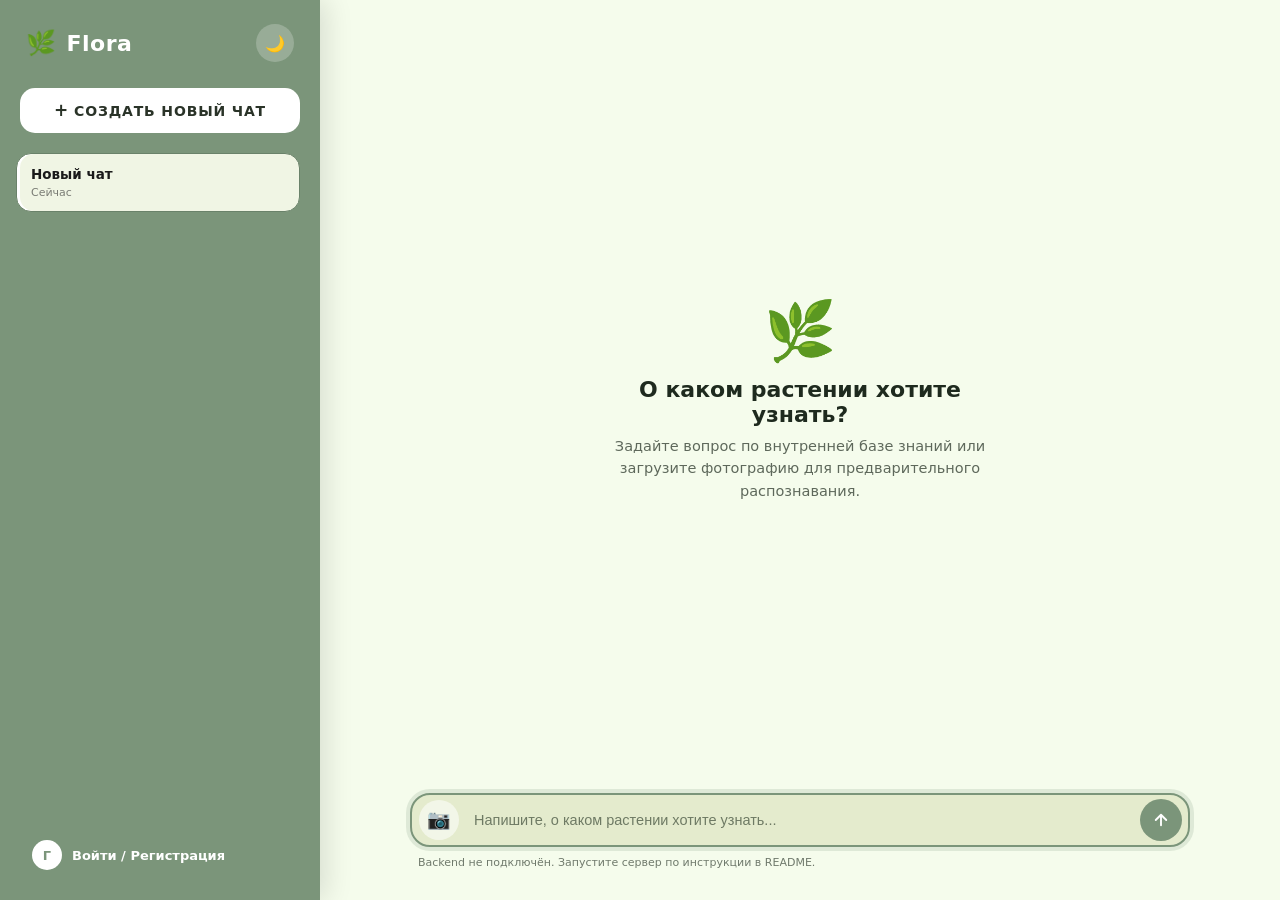
==== index.html @ 166e449d "feat: update team responsibilities and workflow documentation - Revised responsibilities for team me" ====
<!DOCTYPE html>
<html lang="ru" data-theme="light">
<head>
<meta charset="UTF-8">
<meta name="viewport" content="width=device-width, initial-scale=1.0">
<meta name="api-base-url" content="">
<title>Flora — чат о растениях</title>
<link rel="stylesheet" href="css/style.css">
<script>
  (function () {
    var t = localStorage.getItem('flora-theme') || 'light';
    document.documentElement.setAttribute('data-theme', t);
  })();
</script>
</head>
<body>

<div class="app">

  <!-- ================= ЛЕВАЯ КОЛОНКА ================= -->
  <aside class="sidebar">

    <!-- Логотип + кнопка темы в одной строке -->
    <div class="logo">
      <span class="logo-icon">🌿</span>
      <span class="logo-text">Flora</span>
      <button class="theme-toggle" id="themeToggle" title="Сменить тему">🌙</button>
    </div>

    <button class="btn-new-chat" id="newChatBtn">
      <span class="plus">+</span> СОЗДАТЬ НОВЫЙ ЧАТ
    </button>

    <ul class="chat-list" id="chatList"></ul>

    <div class="sidebar-foot">
      <a href="login.html" class="user-link">
        <span class="avatar">Г</span>
        <span>Войти / Регистрация</span>
      </a>
    </div>
  </aside>

  <!-- ================= ПРАВАЯ КОЛОНКА ================= -->
  <main class="chat-main">
    <div class="messages" id="messages" aria-live="polite" aria-relevant="additions"></div>

    <form class="composer" id="composerForm" autocomplete="off">
      <div class="composer-inner">
        <div class="photo-panel" id="photoPanel" hidden>
          <img id="photoPreview" alt="Предпросмотр загруженного растения">
          <div class="photo-panel-info">
            <strong id="photoName">Изображение выбрано</strong>
            <span>Распознавание — предварительная гипотеза</span>
            <div class="photo-panel-actions">
              <button type="button" id="identifyBtn">Распознать растение</button>
              <button type="button" id="cancelPhotoBtn" class="secondary-action">Убрать</button>
            </div>
          </div>
        </div>
        <input type="file" id="photoInput" accept="image/jpeg,image/png" hidden>
        <button type="button" class="photo-btn" id="photoBtn" aria-label="Загрузить фото растения" title="Распознать растение по фото">📷</button>
        <input
          type="text"
          id="composerInput"
          placeholder="Напишите, о каком растении хотите узнать..."
          aria-label="Вопрос о растении"
        >
        <button type="submit" class="send-btn" id="sendBtn" aria-label="Отправить">
          <svg width="18" height="18" viewBox="0 0 24 24" fill="none"
               stroke="currentColor" stroke-width="2.5"
               stroke-linecap="round" stroke-linejoin="round">
            <path d="M12 19V5M5 12l7-7 7 7"/>
          </svg>
        </button>
      </div>
      <div class="service-status" id="serviceStatus" role="status">Подключение к базе знаний…</div>
    </form>
  </main>

</div>

<script src="js/app.js"></script>
</body>
</html>
---- css/style.css ----
/* =========================================================
   ПЕРЕМЕННЫЕ / ТЕМЫ
   ========================================================= */
:root {
  /* --- базовые цвета из ТЗ --- */
  --green:        #7B957A;
  --green-dark:   #6a826a;
  --bg-light:     #F5FCEC;
  --bg-input:     #E4EBCD;
  --bg-field:     #FDFFE8;
  --white:        #FFFFFF;
  --red:          #B93632;

  /* --- тема (светлая) --- */
  --bg-page:        #F5FCEC;
  --text-main:      #1E2A1E;
  --chat-item-bg:   #FFFFFF;
  --chat-item-text: #1A1A1A;
  --chat-item-hover:#F0F5E4;
  --shadow:         0 12px 34px rgba(30, 60, 30, .14);

  --radius-lg: 20px;
  --radius-md: 15px;

  /* =========================================================
     ФОН — общие настройки (страницы ВХОДА и РЕГИСТРАЦИИ)
     ========================================================= */
  --bg-image:    url('../img/flowers-dark.svg'); /* путь к картинке */
  --bg-size:     cover;                      /* размер: cover / contain / 100% 100% / 1200px */
  --bg-position: center center;              /* положение: center / top left / 50% 20% ... */
  --bg-rotate:   0deg;                       /* поворот: -45deg, 90deg, 180deg ... */
  --bg-flip-x:   1;                          /* отражение по X: 1 — не трогать, -1 — отразить */
  --bg-flip-y:   1;                          /* отражение по Y: 1 — не трогать, -1 — отразить */
  --bg-opacity:  0.85;                       /* прозрачность: 0..1 */

  /* =========================================================
     ФОН — ТОЛЬКО для страницы ЧАТА (index.html)
     ========================================================= */
  --chat-bg-size:     80% auto;      /* размер картинки на главной */
  --chat-bg-position: 50% 100%;    /* положение: ближе к правому борту, по центру */
  --chat-bg-opacity:  1;          /* прозрачность на главной */
}

[data-theme="dark"] {
  --bg-page:        #101A12;
  --text-main:      #E8F0E2;
  --chat-item-bg:   #223026;
  --chat-item-text: #E8F0E2;
  --chat-item-hover:#2C3D31;
  --shadow:         0 12px 34px rgba(0, 0, 0, .55);

  /* Если для тёмной темы нужны другие настройки фона —
     раскомментируй и подгони под себя: */
  /* --bg-image:    url('../img/flowers-dark.png'); */
  /* --bg-opacity:  0.55; */
  /* --chat-bg-opacity: 0.5; */
}

/* =========================================================
   БАЗА
   ========================================================= */
* { box-sizing: border-box; margin: 0; padding: 0; }

html, body { height: 100%; }

body {
  font-family: 'Segoe UI', 'Inter', system-ui, -apple-system, sans-serif;
  color: var(--text-main);
  background-color: var(--bg-page);
  transition: background-color .35s ease, color .35s ease;
  overflow: hidden; /* главный чат не должен скроллиться целиком */
}

/* страницы авторизации скроллятся */
body:has(.auth-page) { overflow: auto; }

a { text-decoration: none; color: inherit; }
button { font-family: inherit; }

/* =========================================================
   ФОН КАРТИНКОЙ (общий слой для всех страниц)
   ========================================================= */
body::before {
  content: '';
  position: fixed;
  inset: 0;
  background-image: var(--bg-image);
  background-size: var(--bg-size);
  background-position: var(--bg-position);
  background-repeat: no-repeat;
  opacity: var(--bg-opacity);
  pointer-events: none;   /* не мешает кликам по кнопкам */
  z-index: 0;             /* поверх цвета фона, но под контентом */
  transition: opacity .35s ease, transform .35s ease;
  transform: rotate(var(--bg-rotate))
             scaleX(var(--bg-flip-x))
             scaleY(var(--bg-flip-y));
  transform-origin: center center;
}

/* Переопределение фона ТОЛЬКО для страницы чата */
body:has(.app)::before {
  background-size: var(--chat-bg-size);
  background-position: var(--chat-bg-position);
  opacity: var(--chat-bg-opacity);
}

/* Весь контент — поверх фона */
.app,
.auth-page {
  position: relative;
  z-index: 1;
}

/* =========================================================
   КНОПКА ПЕРЕКЛЮЧЕНИЯ ТЕМЫ
   ========================================================= */
.theme-toggle {
  width: 46px;
  height: 46px;
  border: none;
  border-radius: 50%;
  background: var(--green);
  color: #fff;
  font-size: 20px;
  cursor: pointer;
  z-index: 200;
  box-shadow: 0 6px 18px rgba(0, 0, 0, .22);
  /* меняем только transform — цвет НЕ трогаем */
  transition: transform .2s ease;
}
.theme-toggle:hover  { transform: scale(1.08); }
.theme-toggle:active { transform: scale(.95); }

/* На страницах входа/регистрации — плавающая в правом верхнем углу */
body:has(.auth-page) .theme-toggle {
  position: fixed;
  top: 20px;
  right: 20px;
}

/* На главной — компактная внутри сайдбара */
.sidebar .theme-toggle {
  width: 38px;
  height: 38px;
  font-size: 16px;
  flex-shrink: 0;
  /* «мягкий» фон, чтобы визуально не сливалась с зелёным сайдбаром */
  background: rgba(255, 255, 255, .22);
  box-shadow: none;
}

/* =========================================================
   ЭКРАН ЧАТА
   ========================================================= */
.app {
  display: flex;
  height: 100vh;
  position: relative;
  z-index: 1;
}

/* ---------- САЙДБАР ---------- */
.sidebar {
  width: 25%;
  min-width: 280px;
  max-width: 360px;
  background: var(--green);
  display: flex;
  flex-direction: column;
  padding: 20px 20px;
  gap: 20px;
  box-shadow: 6px 0 26px rgba(0, 0, 0, .12);
  z-index: 2;
}

/* строка с логотипом и кнопкой темы */
.logo-row {
  display: flex;
  align-items: center;
  justify-content: space-between;
  gap: 10px;
}

.logo {
  display: flex;
  align-items: center;
  gap: 10px;
  color: #fff;
  font-size: 22px;
  font-weight: 700;
  letter-spacing: .5px;
  padding: 4px 6px 6px;
}
.logo-text { flex: 1; }
.logo-icon { font-size: 24px; }

/* ---------- КНОПКА НОВЫЙ ЧАТ ---------- */
.btn-new-chat {
  display: flex;
  align-items: center;
  justify-content: center;
  gap: 5px;
  width: 100%;
  padding: 14px 14px;
  border: none;
  border-radius: var(--radius-md);
  background: var(--white);
  color: #2A3328;
  font-weight: 700;
  font-size: 14px;
  letter-spacing: .06em;
  cursor: pointer;
  /* только transform и тень — цвет НЕ меняется */
  transition: transform .18s ease, box-shadow .18s ease;
}
.btn-new-chat .plus { font-size: 17px; line-height: 1; }

.btn-new-chat:hover {
  transform: translateY(-2px);
  box-shadow: 0 10px 22px rgba(0, 0, 0, .2);
}
.btn-new-chat:active { transform: translateY(0); }

/* ---------- СПИСОК ЧАТОВ ---------- */
.chat-list {
  list-style: none;
  flex: 1;
  overflow-y: auto;
  display: flex;
  flex-direction: column;
  gap: 8px;
  padding-right: 4px;
  margin: 0 -4px;
}
.chat-list::-webkit-scrollbar { width: 6px; }
.chat-list::-webkit-scrollbar-thumb {
  background: rgba(255, 255, 255, .35);
  border-radius: 3px;
}

.chat-item {
  background: var(--chat-item-bg);
  color: var(--chat-item-text);
  border-radius: var(--radius-md);
  padding: 12px 14px;
  cursor: pointer;
  display: flex;
  flex-direction: column;
  gap: 4px;
  border: 1px solid transparent;
  transition: transform .16s ease, box-shadow .16s ease;
  animation: fadeUp .3s ease both;
}
.chat-item:hover {
  transform: translateX(4px);
  box-shadow: 0 8px 18px rgba(0, 0, 0, .18);
  /* цвет НЕ меняется */
}
.chat-item.active {
  background: var(--chat-item-hover);
  border-color: var(--green-dark);
  box-shadow: inset 3px 0 0 #fff;
}
.chat-item-title {
  font-size: 13.5px;
  font-weight: 600;
  white-space: nowrap;
  overflow: hidden;
  text-overflow: ellipsis;
}
.chat-item-time {
  font-size: 11px;
  opacity: .55;
}

/* ---------- ПОДВАЛ САЙДБАРА ---------- */
.sidebar-foot { padding-top: 8px; }

.user-link {
  display: flex;
  align-items: center;
  gap: 10px;
  padding: 10px 12px;
  border-radius: var(--radius-md);
  color: #fff;
  font-size: 13px;
  font-weight: 600;
  transition: transform .2s ease; /* цвет НЕ трогаем */
}
.user-link:hover { transform: translateX(3px); }

.avatar {
  width: 30px; height: 30px;
  border-radius: 50%;
  background: #fff;
  color: var(--green);
  display: grid;
  place-items: center;
  font-weight: 700;
  font-size: 13px;
}

/* ---------- ОСНОВНАЯ ОБЛАСТЬ ---------- */
.chat-main {
  flex: 1;
  display: flex;
  flex-direction: column;
  min-width: 0;
}

.messages {
  flex: 1;
  overflow-y: auto;
  padding: 34px 40px 20px;
  display: flex;
  flex-direction: column;
  gap: 14px;
  scroll-behavior: smooth;
}
.messages::-webkit-scrollbar { width: 8px; }
.messages::-webkit-scrollbar-thumb {
  background: rgba(123, 149, 122, .45);
  border-radius: 4px;
}

/* пустое состояние */
.empty-state {
  margin: auto;
  text-align: center;
  max-width: 460px;
  padding: 20px;
  animation: fadeUp .5s ease both;
}
.empty-icon { font-size: 58px; margin-bottom: 12px; }
.empty-state h2 {
  font-size: 22px;
  font-weight: 700;
  margin-bottom: 8px;
  color: var(--text-main);
}
.empty-state p {
  font-size: 14.5px;
  line-height: 1.55;
  opacity: .7;
}

/* сообщения */
.msg {
  max-width: 72%;
  padding: 13px 18px;
  border-radius: 18px;
  font-size: 14.5px;
  line-height: 1.5;
  word-wrap: break-word;
  animation: fadeUp .3s ease both;
}
.msg.user {
  align-self: flex-end;
  background: var(--green);
  color: #fff;
  border-bottom-right-radius: 6px;
}
.msg.bot {
  align-self: flex-start;
  background: var(--chat-item-bg);
  color: var(--chat-item-text);
  border-bottom-left-radius: 6px;
  box-shadow: 0 4px 14px rgba(0, 0, 0, .07);
}

/* ---------- ПОЛЕ ВВОДА ---------- */
.composer {
  padding: 8px 40px 30px;
  display: flex;
  justify-content: center;
}
.composer-inner {
  position: relative;
  width: 100%;
  max-width: 780px;
}
.composer-inner input {
  width: 100%;
  padding: 17px 66px 17px 24px;
  border: 2px solid transparent;
  border-radius: var(--radius-lg);
  background: var(--bg-input);
  color: #2A3328;
  font-size: 14.5px;
  outline: none;
  transition: border-color .2s ease, box-shadow .2s ease;
}
.composer-inner input::placeholder { color: #6E7A64; }
.composer-inner input:focus {
  border-color: var(--green);
  box-shadow: 0 0 0 4px rgba(123, 149, 122, .18);
}

.send-btn {
  position: absolute;
  right: 8px;
  top: 50%;
  transform: translateY(-50%);
  width: 42px;
  height: 42px;
  border: none;
  border-radius: 50%;
  background: var(--green);
  color: #fff;
  display: grid;
  place-items: center;
  cursor: pointer;
  /* только transform — цвет НЕ меняется */
  transition: transform .18s ease;
}
.send-btn:hover  { transform: translateY(-50%) scale(1.1); }
.send-btn:active { transform: translateY(-50%) scale(.94); }

/* =========================================================
   ЭКРАНЫ АВТОРИЗАЦИИ
   ========================================================= */
.auth-page {
  min-height: 100vh;
  display: flex;
  align-items: center;
  justify-content: center;
  padding: 60px 20px;
  position: relative;
  z-index: 1;
}

.auth-card {
  width: 100%;
  max-width: 470px;
  background: var(--green);
  border-radius: var(--radius-lg);
  padding: 38px 36px 30px;
  box-shadow: var(--shadow);
  animation: fadeUp .45s ease both;
}

.auth-title {
  color: #fff;
  font-size: 28px;
  font-weight: 700;
  text-align: center;
  margin-bottom: 26px;
  letter-spacing: .5px;
}

/* ---------- ПОЛЯ ---------- */
.field { margin-bottom: 16px; }

.field-input-wrap { position: relative; }

.field input {
  width: 100%;
  padding: 15px 48px 15px 18px;
  border: 2px solid transparent;
  border-radius: var(--radius-md);
  background: var(--bg-field);
  color: #2A3328;
  font-size: 14.5px;
  outline: none;
  transition: border-color .2s ease, box-shadow .2s ease;
}
.field input::placeholder { color: #7C8770; }
.field input:focus {
  border-color: #D6E0B8;
  box-shadow: 0 0 0 4px rgba(253, 255, 232, .28);
}

/* состояние ошибки */
.field.error input {
  border-color: var(--red);
  box-shadow: 0 0 0 4px rgba(185, 54, 50, .18);
}

.error-icon {
  position: absolute;
  right: 14px;
  top: 50%;
  transform: translateY(-50%) scale(.6);
  width: 22px;
  height: 22px;
  border-radius: 50%;
  background: var(--red);
  color: #fff;
  font-size: 13px;
  font-weight: 800;
  display: grid;
  place-items: center;
  line-height: 1;
  opacity: 0;
  pointer-events: none;
  transition: opacity .2s ease, transform .2s ease;
}
.field.error .error-icon {
  opacity: 1;
  transform: translateY(-50%) scale(1);
}

.error-text {
  color: #fff;
  font-size: 11.5px;
  line-height: 1.4;
  margin-top: 6px;
  padding-left: 4px;
  max-height: 0;
  opacity: 0;
  overflow: hidden;
  transition: max-height .25s ease, opacity .25s ease, margin .25s ease;
}
.field.error .error-text {
  max-height: 120px;
  opacity: 1;
}
.error-text span { display: block; }

/* ---------- ССЫЛКА "ЗАБЫЛИ ПАРОЛЬ" ---------- */
.forgot-row {
  display: flex;
  justify-content: flex-start;
  margin: -4px 0 20px 4px;
}
.forgot-link {
  color: #fff;
  font-size: 13px;
  text-decoration: underline;
  text-underline-offset: 3px;
  transition: opacity .2s ease;
}
.forgot-link:hover { opacity: .75; }

/* ---------- КНОПКИ ---------- */
.btn {
  display: block;
  width: 100%;
  padding: 15px;
  margin-bottom: 12px;
  border: none;
  border-radius: var(--radius-md);
  background: var(--white);
  color: #2A3328;
  font-weight: 700;
  font-size: 13px;
  letter-spacing: .06em;
  text-align: center;
  cursor: pointer;
  /* только transform и тень — фон и текст НЕ меняются */
  transition: transform .18s ease, box-shadow .18s ease;
}
.btn:hover {
  transform: translateY(-2px);
  box-shadow: 0 10px 22px rgba(0, 0, 0, .25);
}
.btn:active { transform: translateY(0) scale(.98); }

/* ссылка-кнопка (ВОЙТИ КАК ГОСТЬ, РЕГИСТРАЦИЯ) */
.btn-link { text-decoration: none; }

.auth-switch {
  text-align: center;
  color: #fff;
  font-size: 13px;
  margin-top: 18px;
}
.auth-switch a {
  text-decoration: underline;
  text-underline-offset: 3px;
  transition: opacity .2s ease;
}
.auth-switch a:hover { opacity: .75; }

/* =========================================================
   ТОСТ-УВЕДОМЛЕНИЕ
   ========================================================= */
.toast {
  position: fixed;
  left: 50%;
  bottom: 34px;
  transform: translate(-50%, 24px);
  background: rgba(30, 42, 30, .95);
  color: #fff;
  padding: 13px 24px;
  border-radius: 14px;
  font-size: 13.5px;
  opacity: 0;
  pointer-events: none;
  z-index: 999;
  transition: opacity .3s ease, transform .3s ease;
  max-width: 90vw;
  text-align: center;
}
.toast.show { opacity: 1; transform: translate(-50%, 0); }

/* =========================================================
   АНИМАЦИИ
   ========================================================= */
@keyframes fadeUp {
  from { opacity: 0; transform: translateY(14px); }
  to   { opacity: 1; transform: translateY(0); }
}

/* =========================================================
   АДАПТИВ
   ========================================================= */
@media (max-width: 820px) {
  .sidebar { min-width: 220px; width: 220px; padding: 16px 12px; }
  .logo-text { display: none; }
  .messages { padding: 24px 20px; }
  .composer { padding: 8px 20px 20px; }
  .auth-card { padding: 30px 22px 24px; }
}

@media (max-width: 620px) {
  .app { flex-direction: column; }
  .sidebar {
    width: 100%; max-width: none; min-width: 0;
    flex-direction: row; align-items: center;
    gap: 10px; padding: 10px 14px;
  }
  .sidebar .logo, .sidebar-foot { display: none; }
  .btn-new-chat { width: auto; padding: 11px 14px; flex-shrink: 0; }
  .chat-list { flex-direction: row; overflow-x: auto; overflow-y: hidden; }
  .chat-item { min-width: 160px; }
  .msg { max-width: 88%; }
}
/* =========================================================
   RAG / ИСТОЧНИКИ / РАСПОЗНАВАНИЕ ФОТО
   ========================================================= */
[hidden] { display: none !important; }
.composer {
  flex-direction: column;
  align-items: center;
  gap: 8px;
}
.composer-inner input { padding-left: 62px; }
.photo-btn {
  position: absolute;
  left: 9px;
  top: 50%;
  transform: translateY(-50%);
  width: 40px;
  height: 40px;
  border: 0;
  border-radius: 50%;
  background: rgba(255, 255, 255, .55);
  color: #2A3328;
  cursor: pointer;
  font-size: 19px;
  z-index: 1;
}
.photo-btn:hover { background: rgba(255, 255, 255, .9); }
.photo-btn:focus-visible, .plant-candidate button:focus-visible,
.photo-panel button:focus-visible, .send-btn:focus-visible {
  outline: 3px solid #345f38;
  outline-offset: 2px;
}
.send-btn:disabled, .photo-panel button:disabled {
  opacity: .55;
  cursor: wait;
}
.service-status {
  width: 100%;
  max-width: 780px;
  padding: 0 8px;
  color: var(--text-main);
  opacity: .62;
  font-size: 11px;
  line-height: 1.4;
}
.photo-panel {
  position: absolute;
  z-index: 5;
  left: 0;
  bottom: calc(100% + 12px);
  width: min(100%, 480px);
  display: flex;
  gap: 13px;
  align-items: center;
  padding: 12px;
  border-radius: 16px;
  background: var(--chat-item-bg);
  color: var(--chat-item-text);
  box-shadow: var(--shadow);
}
.photo-panel img {
  width: 88px;
  height: 88px;
  border-radius: 10px;
  object-fit: cover;
  flex: 0 0 auto;
}
.photo-panel-info { display: flex; flex-direction: column; gap: 5px; min-width: 0; font-size: 12px; }
.photo-panel-info strong { overflow-wrap: anywhere; }
.photo-panel-info span { opacity: .7; }
.photo-panel-actions { display: flex; flex-wrap: wrap; gap: 7px; margin-top: 4px; }
.photo-panel-actions button, .plant-candidate button {
  border: 0;
  border-radius: 9px;
  padding: 8px 11px;
  background: var(--green);
  color: #fff;
  cursor: pointer;
  font: inherit;
  font-weight: 600;
}
.photo-panel-actions .secondary-action { background: #e8ece4; color: #293629; }
.message-text { white-space: pre-wrap; }
.message-warning, .source-warning {
  display: block;
  margin-top: 9px;
  color: #9a5a17;
  font-size: 12px;
}
.message-meta {
  display: block;
  margin-top: 10px;
  opacity: .58;
  font-size: 11px;
}
.source-list {
  margin-top: 12px;
  padding-top: 10px;
  border-top: 1px solid rgba(100, 120, 100, .22);
  display: grid;
  gap: 8px;
  font-size: 12px;
}
.source-list > strong { font-size: 12px; }
.source-item {
  display: grid;
  gap: 3px;
  padding: 8px 10px;
  border-radius: 10px;
  background: rgba(123, 149, 122, .09);
}
.source-item-title { font-weight: 700; }
.source-item em, .source-item small { opacity: .75; font-size: 11px; }
.source-item a { color: #477a4b; text-decoration: underline; text-underline-offset: 2px; width: fit-content; }
.plant-candidates { display: grid; gap: 8px; margin-top: 10px; }
.plant-candidate {
  display: grid;
  gap: 5px;
  padding: 10px;
  border: 1px solid rgba(100, 120, 100, .2);
  border-radius: 12px;
}
.plant-candidate em, .plant-candidate small { font-size: 11px; opacity: .7; }
.plant-candidate button { margin-top: 4px; justify-self: start; }

@media (max-width: 620px) {
  .composer { padding: 8px 14px 14px; }
  .service-status { font-size: 10px; }
  .photo-panel { width: 100%; }
  .photo-panel img { width: 68px; height: 68px; }
  .source-list { max-width: 100%; }
}

.source-snippet { font-size: 11px; line-height: 1.45; opacity: .82; margin-top: 3px; }
.photo-btn:disabled { opacity: .5; cursor: wait; }
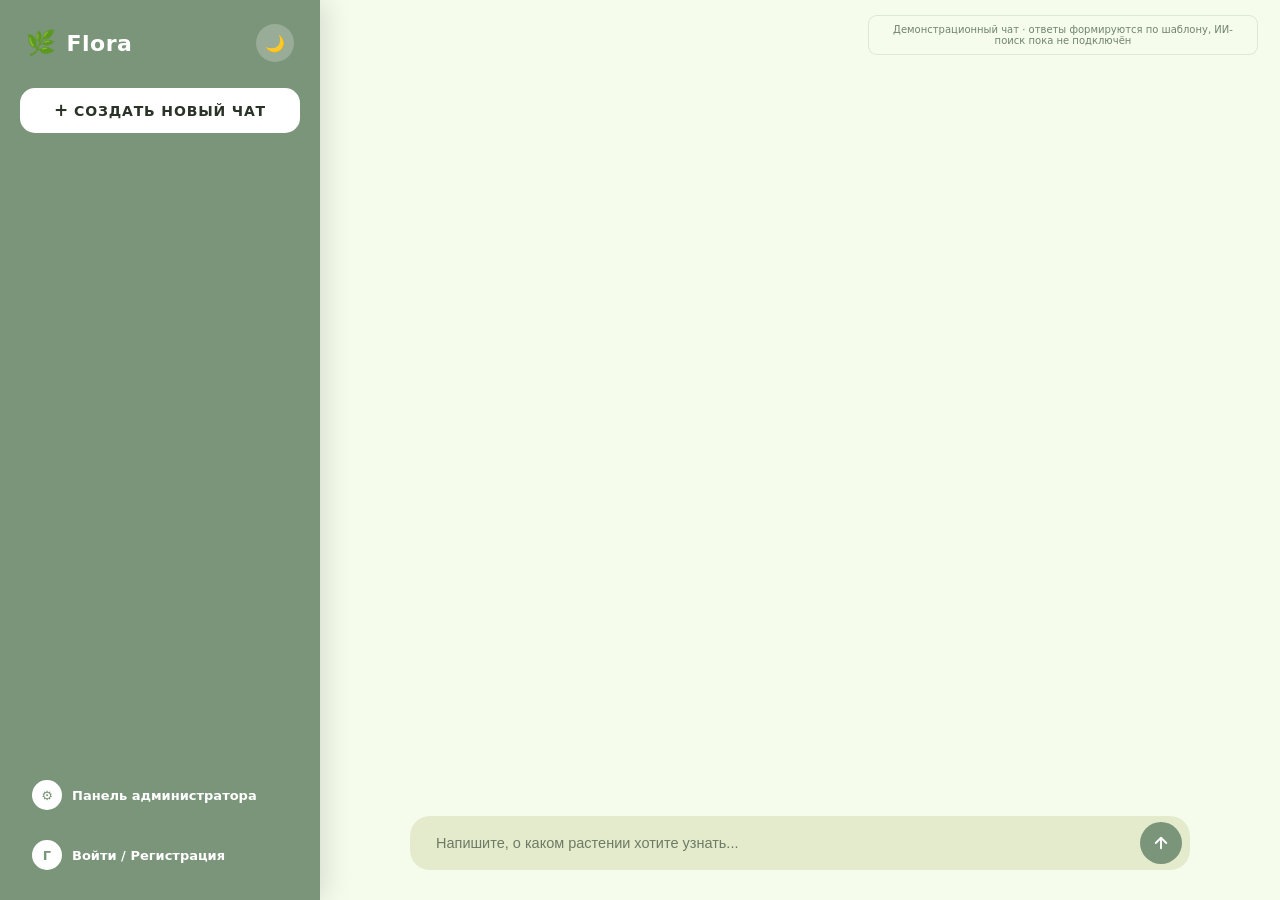
==== commit 0abdab4c: "Update frontend, add admin panel and documentation" ====
--- a/index.html
+++ b/index.html
@@ -3,7 +3,6 @@
 <head>
 <meta charset="UTF-8">
 <meta name="viewport" content="width=device-width, initial-scale=1.0">
-<meta name="api-base-url" content="">
 <title>Flora — чат о растениях</title>
 <link rel="stylesheet" href="css/style.css">
 <script>
@@ -34,6 +33,7 @@
     <ul class="chat-list" id="chatList"></ul>
 
     <div class="sidebar-foot">
+      <a href="admin.html" class="user-link" style="margin-bottom:10px"><span class="avatar">⚙</span><span>Панель администратора</span></a>
       <a href="login.html" class="user-link">
         <span class="avatar">Г</span>
         <span>Войти / Регистрация</span>
@@ -43,30 +43,17 @@
 
   <!-- ================= ПРАВАЯ КОЛОНКА ================= -->
   <main class="chat-main">
-    <div class="messages" id="messages" aria-live="polite" aria-relevant="additions"></div>
+    <div class="messages" id="messages"></div>
 
+    <div class="chat-demo-notice">Демонстрационный чат · ответы формируются по шаблону, ИИ-поиск пока не подключён</div>
     <form class="composer" id="composerForm" autocomplete="off">
       <div class="composer-inner">
-        <div class="photo-panel" id="photoPanel" hidden>
-          <img id="photoPreview" alt="Предпросмотр загруженного растения">
-          <div class="photo-panel-info">
-            <strong id="photoName">Изображение выбрано</strong>
-            <span>Распознавание — предварительная гипотеза</span>
-            <div class="photo-panel-actions">
-              <button type="button" id="identifyBtn">Распознать растение</button>
-              <button type="button" id="cancelPhotoBtn" class="secondary-action">Убрать</button>
-            </div>
-          </div>
-        </div>
-        <input type="file" id="photoInput" accept="image/jpeg,image/png" hidden>
-        <button type="button" class="photo-btn" id="photoBtn" aria-label="Загрузить фото растения" title="Распознать растение по фото">📷</button>
         <input
           type="text"
           id="composerInput"
           placeholder="Напишите, о каком растении хотите узнать..."
-          aria-label="Вопрос о растении"
         >
-        <button type="submit" class="send-btn" id="sendBtn" aria-label="Отправить">
+        <button type="submit" class="send-btn" aria-label="Отправить">
           <svg width="18" height="18" viewBox="0 0 24 24" fill="none"
                stroke="currentColor" stroke-width="2.5"
                stroke-linecap="round" stroke-linejoin="round">
@@ -74,7 +61,6 @@
           </svg>
         </button>
       </div>
-      <div class="service-status" id="serviceStatus" role="status">Подключение к базе знаний…</div>
     </form>
   </main>
 
--- a/css/style.css
+++ b/css/style.css
@@ -628,136 +628,104 @@
   .msg { max-width: 88%; }
 }
 /* =========================================================
-   RAG / ИСТОЧНИКИ / РАСПОЗНАВАНИЕ ФОТО
-   ========================================================= */
-[hidden] { display: none !important; }
-.composer {
-  flex-direction: column;
-  align-items: center;
-  gap: 8px;
-}
-.composer-inner input { padding-left: 62px; }
-.photo-btn {
-  position: absolute;
-  left: 9px;
-  top: 50%;
-  transform: translateY(-50%);
-  width: 40px;
-  height: 40px;
-  border: 0;
-  border-radius: 50%;
-  background: rgba(255, 255, 255, .55);
-  color: #2A3328;
-  cursor: pointer;
-  font-size: 19px;
-  z-index: 1;
-}
-.photo-btn:hover { background: rgba(255, 255, 255, .9); }
-.photo-btn:focus-visible, .plant-candidate button:focus-visible,
-.photo-panel button:focus-visible, .send-btn:focus-visible {
-  outline: 3px solid #345f38;
-  outline-offset: 2px;
-}
-.send-btn:disabled, .photo-panel button:disabled {
-  opacity: .55;
-  cursor: wait;
-}
-.service-status {
-  width: 100%;
-  max-width: 780px;
-  padding: 0 8px;
-  color: var(--text-main);
-  opacity: .62;
-  font-size: 11px;
-  line-height: 1.4;
-}
-.photo-panel {
-  position: absolute;
-  z-index: 5;
-  left: 0;
-  bottom: calc(100% + 12px);
-  width: min(100%, 480px);
-  display: flex;
-  gap: 13px;
-  align-items: center;
-  padding: 12px;
-  border-radius: 16px;
-  background: var(--chat-item-bg);
-  color: var(--chat-item-text);
-  box-shadow: var(--shadow);
-}
-.photo-panel img {
-  width: 88px;
-  height: 88px;
-  border-radius: 10px;
-  object-fit: cover;
-  flex: 0 0 auto;
-}
-.photo-panel-info { display: flex; flex-direction: column; gap: 5px; min-width: 0; font-size: 12px; }
-.photo-panel-info strong { overflow-wrap: anywhere; }
-.photo-panel-info span { opacity: .7; }
-.photo-panel-actions { display: flex; flex-wrap: wrap; gap: 7px; margin-top: 4px; }
-.photo-panel-actions button, .plant-candidate button {
-  border: 0;
-  border-radius: 9px;
-  padding: 8px 11px;
-  background: var(--green);
-  color: #fff;
-  cursor: pointer;
-  font: inherit;
-  font-weight: 600;
-}
-.photo-panel-actions .secondary-action { background: #e8ece4; color: #293629; }
-.message-text { white-space: pre-wrap; }
-.message-warning, .source-warning {
-  display: block;
-  margin-top: 9px;
-  color: #9a5a17;
-  font-size: 12px;
-}
-.message-meta {
-  display: block;
-  margin-top: 10px;
-  opacity: .58;
-  font-size: 11px;
-}
-.source-list {
-  margin-top: 12px;
-  padding-top: 10px;
-  border-top: 1px solid rgba(100, 120, 100, .22);
-  display: grid;
-  gap: 8px;
-  font-size: 12px;
-}
-.source-list > strong { font-size: 12px; }
-.source-item {
-  display: grid;
-  gap: 3px;
-  padding: 8px 10px;
-  border-radius: 10px;
-  background: rgba(123, 149, 122, .09);
-}
-.source-item-title { font-weight: 700; }
-.source-item em, .source-item small { opacity: .75; font-size: 11px; }
-.source-item a { color: #477a4b; text-decoration: underline; text-underline-offset: 2px; width: fit-content; }
-.plant-candidates { display: grid; gap: 8px; margin-top: 10px; }
-.plant-candidate {
-  display: grid;
-  gap: 5px;
-  padding: 10px;
-  border: 1px solid rgba(100, 120, 100, .2);
-  border-radius: 12px;
-}
-.plant-candidate em, .plant-candidate small { font-size: 11px; opacity: .7; }
-.plant-candidate button { margin-top: 4px; justify-self: start; }
-
-@media (max-width: 620px) {
-  .composer { padding: 8px 14px 14px; }
-  .service-status { font-size: 10px; }
-  .photo-panel { width: 100%; }
-  .photo-panel img { width: 68px; height: 68px; }
-  .source-list { max-width: 100%; }
-}
-
-.source-snippet { font-size: 11px; line-height: 1.45; opacity: .82; margin-top: 3px; }
-.photo-btn:disabled { opacity: .5; cursor: wait; }
+   ПАНЕЛЬ АДМИНИСТРАТОРА — ДЕМО-ИНТЕРФЕЙС
+   ========================================================= */
+.admin-body { overflow: auto; background: var(--bg-page); }
+.admin-body::before { opacity: .16; background-size: 48% auto; background-position: right bottom; }
+.admin-shell { position: relative; z-index: 1; display: flex; min-height: 100vh; }
+.admin-sidebar { width: 250px; flex: 0 0 250px; min-height: 100vh; padding: 26px 18px 20px; display: flex; flex-direction: column; gap: 28px; background: var(--green); color: #fff; box-shadow: 5px 0 25px rgba(0,0,0,.1); }
+.admin-brand { display: flex; align-items: center; gap: 11px; padding: 0 8px; font-size: 25px; font-weight: 750; letter-spacing: .3px; }
+.admin-brand span:first-child { font-size: 29px; }
+.admin-role { display: flex; align-items: center; gap: 8px; padding: 10px 11px; border-radius: 11px; background: rgba(255,255,255,.14); color: #f4f8ef; font-size: 11px; }
+.admin-role-dot { width: 7px; height: 7px; border-radius: 50%; background: #d8efb4; }
+.admin-nav { display: grid; gap: 7px; }
+.admin-nav a { padding: 12px 13px; border-radius: 11px; color: rgba(255,255,255,.88); font-size: 14px; font-weight: 600; transition: background .18s, transform .18s; }
+.admin-nav a:hover, .admin-nav a.active { color: #263525; background: #f7faef; transform: translateX(2px); }
+.admin-sidebar-bottom { display: flex; align-items: center; justify-content: space-between; gap: 8px; margin-top: auto; }
+.admin-sidebar-bottom > a { font-size: 12px; color: #fff; opacity: .92; }
+.admin-sidebar .theme-toggle { width: 36px; height: 36px; background: rgba(255,255,255,.2); box-shadow: none; }
+.admin-main { width: min(100% - 250px, 1450px); padding: 30px clamp(22px, 4vw, 58px) 20px; margin: 0 auto; }
+.admin-topbar { display: flex; justify-content: space-between; align-items: center; gap: 20px; margin-bottom: 28px; }
+.admin-topbar h1 { font-size: clamp(25px, 3vw, 34px); letter-spacing: -.7px; }
+.admin-eyebrow { margin-bottom: 7px; color: #789174; font-size: 10px; font-weight: 800; letter-spacing: 1.6px; }
+.admin-profile { display: flex; align-items: center; gap: 10px; font-size: 12px; }
+.admin-profile small { display: block; margin-top: 3px; color: #899487; font-size: 11px; }
+.admin-avatar { display: grid; place-items: center; width: 39px; height: 39px; border-radius: 50%; background: #dce9d3; color: #496447; font-weight: 800; }
+.admin-section { display: none; animation: fadeUp .25s ease both; }
+.admin-section.active { display: block; }
+.admin-welcome { display: flex; align-items: center; justify-content: space-between; gap: 20px; padding: 29px 32px; border: 1px solid rgba(123,149,122,.18); border-radius: 20px; background: linear-gradient(115deg, rgba(225,238,214,.95), rgba(250,252,244,.94)); color: #263525; }
+.admin-welcome h2 { margin-bottom: 8px; font-size: clamp(21px, 2.5vw, 29px); }
+.admin-welcome p:last-child { color: #64745f; font-size: 13px; }
+.welcome-plant { font-size: 55px; opacity: .85; }
+.admin-stats { display: grid; grid-template-columns: repeat(4, minmax(0,1fr)); gap: 15px; margin: 20px 0; }
+.stat-card, .admin-card { border: 1px solid rgba(123,149,122,.18); border-radius: 16px; background: var(--chat-item-bg); box-shadow: 0 8px 24px rgba(37,58,35,.045); }
+.stat-card { padding: 19px; }
+.stat-card > span { display: block; color: #788574; font-size: 12px; }
+.stat-card strong { display: block; margin: 9px 0 4px; color: var(--text-main); font-size: 29px; }
+.stat-card small { color: #899487; font-size: 10px; }
+.stat-card .stat-mode { color: #789174; font-size: 22px; }
+.admin-grid-two { display: grid; grid-template-columns: 1.1fr .9fr; gap: 16px; }
+.admin-card { padding: 22px; color: var(--text-main); }
+.admin-card h3 { margin: 4px 0 17px; font-size: 17px; }
+.admin-card-heading { display: flex; justify-content: space-between; }
+.admin-card-heading > span { color: #8ba386; font-size: 23px; }
+.quick-actions { display: grid; gap: 9px; }
+.quick-actions button, .row-actions button { border: 1px solid rgba(123,149,122,.22); border-radius: 9px; padding: 9px 11px; background: transparent; color: var(--text-main); text-align: left; cursor: pointer; font: inherit; font-size: 12px; }
+.quick-actions button:hover, .row-actions button:hover { background: rgba(123,149,122,.1); }
+.admin-muted { color: #849080; font-size: 12px; line-height: 1.7; }
+.status-line { display: flex; align-items: center; gap: 10px; margin-bottom: 14px; font-size: 11px; color: #879184; }
+.status-pill, .table-status { display: inline-block; padding: 5px 9px; border-radius: 20px; background: #e7f1df; color: #55734f; font-size: 10px; font-weight: 700; }
+.section-intro { display: flex; align-items: end; justify-content: space-between; gap: 20px; margin: 10px 0 20px; }
+.section-intro h2 { margin-bottom: 6px; font-size: 25px; }
+.section-intro p:last-child { color: #879184; font-size: 12px; }
+.admin-primary, .admin-secondary { border: 0; border-radius: 10px; padding: 11px 16px; font: inherit; font-size: 12px; font-weight: 700; cursor: pointer; }
+.admin-primary { background: var(--green); color: white; }
+.admin-primary:hover { background: var(--green-dark); }
+.admin-secondary { border: 1px solid rgba(123,149,122,.3); background: transparent; color: var(--text-main); }
+.table-card { padding: 0; overflow: hidden; }
+.table-toolbar { display: flex; align-items: center; justify-content: space-between; gap: 15px; padding: 16px 19px; color: #879184; font-size: 11px; }
+.table-toolbar input { width: min(100%, 320px); padding: 10px 12px; border: 1px solid rgba(123,149,122,.25); border-radius: 9px; outline: none; background: var(--bg-page); color: var(--text-main); font: inherit; font-size: 12px; }
+.table-scroll { overflow-x: auto; }
+.admin-card table { width: 100%; border-collapse: collapse; text-align: left; font-size: 12px; }
+.admin-card th { padding: 13px 17px; background: rgba(123,149,122,.09); color: #81907b; font-size: 10px; font-weight: 700; white-space: nowrap; }
+.admin-card td { padding: 14px 17px; border-top: 1px solid rgba(123,149,122,.13); color: var(--text-main); vertical-align: middle; }
+.admin-card td b { font-weight: 650; }
+.table-status.is-blocked { background: #f8e8e5; color: #a54e45; }
+.row-actions { display: flex; flex-wrap: wrap; gap: 5px; }
+.row-actions button { padding: 6px 8px; font-size: 10px; white-space: nowrap; }
+.row-actions .danger-action { color: #ad5148; }
+.empty-table { padding: 28px !important; color: #899487 !important; text-align: center; }
+.plant-admin-grid { display: grid; grid-template-columns: repeat(2, minmax(0,1fr)); gap: 13px; padding: 0 18px 18px; }
+.plant-admin-card { display: flex; gap: 14px; padding: 17px; border: 1px solid rgba(123,149,122,.17); border-radius: 13px; background: var(--bg-page); }
+.plant-card-icon { display: grid; place-items: center; width: 42px; height: 42px; flex: 0 0 42px; border-radius: 12px; background: #e6efdf; color: #6f906a; font-size: 22px; }
+.plant-card-content { min-width: 0; }
+.plant-card-content h3 { margin: 1px 0 3px; font-size: 14px; }
+.plant-card-content em { color: #82927c; font-size: 10px; }
+.plant-card-content p { margin: 9px 0 12px; color: #899487; font-size: 11px; line-height: 1.55; }
+.admin-note { margin-top: 15px; padding: 13px 16px; border-left: 3px solid #a6bd9a; border-radius: 0 9px 9px 0; background: rgba(123,149,122,.1); color: #788574; font-size: 11px; line-height: 1.6; }
+.about-card { padding: clamp(22px, 4vw, 38px); }
+.about-icon { font-size: 35px; }
+.about-card h3 { margin: 10px 0; font-size: 22px; }
+.about-card > p { max-width: 780px; color: #849080; font-size: 13px; line-height: 1.8; }
+.about-columns { display: grid; grid-template-columns: 1fr 1fr; gap: 30px; margin: 25px 0; }
+.about-columns b { font-size: 12px; }
+.about-columns ul { margin: 12px 0 0 17px; color: #849080; font-size: 12px; line-height: 2; }
+.admin-doc-link { color: #6f906a; font-size: 12px; font-weight: 700; }
+.admin-footer { padding: 30px 0 5px; color: #9aa394; text-align: center; font-size: 10px; }
+.admin-dialog { width: min(92vw, 460px); margin: auto; padding: 25px; border: 1px solid rgba(123,149,122,.2); border-radius: 17px; background: var(--bg-page); color: var(--text-main); box-shadow: 0 25px 90px rgba(0,0,0,.25); }
+.admin-dialog::backdrop { background: rgba(15,25,16,.48); backdrop-filter: blur(3px); }
+.dialog-heading { display: flex; justify-content: space-between; align-items: start; margin-bottom: 20px; }
+.dialog-heading h2 { font-size: 21px; }
+.dialog-close { border: 0; background: none; color: var(--text-main); font-size: 26px; cursor: pointer; }
+.admin-dialog label { display: block; margin: 13px 0; color: #7d8b77; font-size: 11px; font-weight: 700; }
+.admin-dialog input, .admin-dialog textarea { display: block; width: 100%; margin-top: 7px; padding: 11px; border: 1px solid rgba(123,149,122,.25); border-radius: 9px; outline: none; background: var(--chat-item-bg); color: var(--text-main); font: inherit; font-size: 13px; resize: vertical; }
+.admin-dialog input:focus, .admin-dialog textarea:focus, .table-toolbar input:focus { border-color: var(--green); }
+.dialog-actions { display: flex; justify-content: end; gap: 8px; margin-top: 20px; }
+[data-theme="dark"] .admin-welcome { background: linear-gradient(115deg, #273b2b, #1c2a20); color: #e8f0e2; }
+[data-theme="dark"] .admin-welcome p:last-child { color: #b1c3aa; }
+[data-theme="dark"] .plant-card-icon { background: #2c4030; }
+@media (max-width: 900px) { .admin-sidebar { width: 215px; flex-basis: 215px; } .admin-main { width: calc(100% - 215px); padding: 24px 20px; } .admin-stats { grid-template-columns: repeat(2,1fr); } .admin-grid-two { grid-template-columns: 1fr; } }
+@media (max-width: 650px) { .admin-shell { display: block; } .admin-sidebar { width: 100%; min-height: 0; padding: 13px 15px; gap: 12px; } .admin-brand { font-size: 21px; } .admin-role { display: none; } .admin-nav { display: flex; overflow-x: auto; gap: 5px; padding-bottom: 3px; } .admin-nav a { flex: 0 0 auto; padding: 9px 11px; font-size: 11px; } .admin-sidebar-bottom { display: none; } .admin-main { width: 100%; padding: 20px 14px; } .admin-topbar { margin-bottom: 18px; } .admin-profile { font-size: 0; } .admin-profile small { display: none; } .admin-stats { gap: 9px; } .stat-card { padding: 14px; } .stat-card strong { font-size: 24px; } .admin-welcome { padding: 21px; } .welcome-plant { font-size: 38px; } .section-intro { align-items: start; flex-direction: column; } .plant-admin-grid, .about-columns { grid-template-columns: 1fr; } .table-toolbar { align-items: stretch; flex-direction: column; } .table-toolbar input { width: 100%; } }
+.chat-demo-notice { position: absolute; top: 15px; right: 22px; max-width: 390px; padding: 8px 12px; border: 1px solid rgba(123,149,122,.2); border-radius: 9px; background: rgba(245,252,236,.88); color: #71836d; font-size: 10px; text-align: center; z-index: 2; }
+.chat-main { position: relative; }
+@media (max-width: 650px) { .chat-demo-notice { position: static; margin: 10px 12px 0; max-width: none; } }
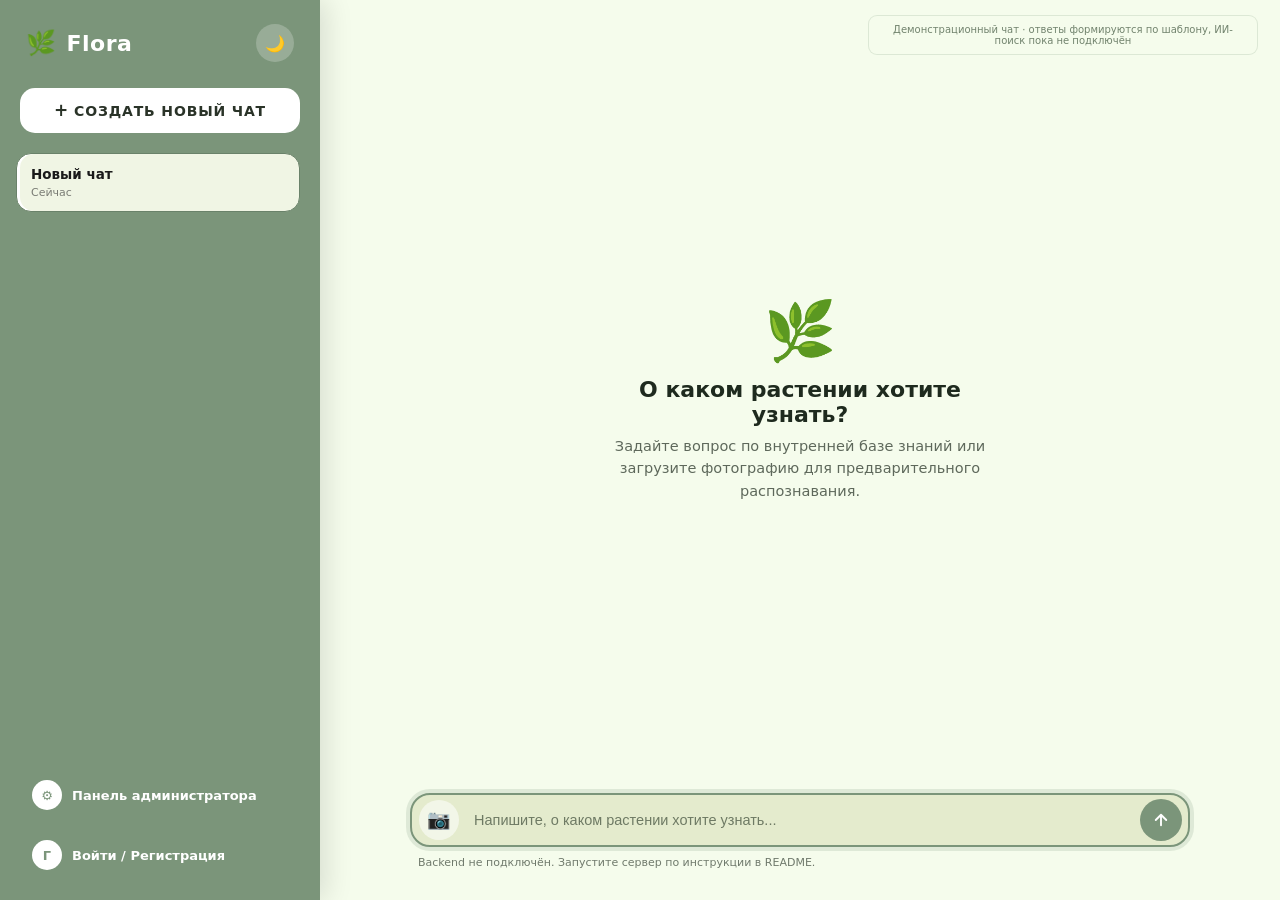
==== commit abd949f4: "Merge remote-tracking branch 'upstream/main'" ====
--- a/index.html
+++ b/index.html
@@ -3,6 +3,7 @@
 <head>
 <meta charset="UTF-8">
 <meta name="viewport" content="width=device-width, initial-scale=1.0">
+<meta name="api-base-url" content="">
 <title>Flora — чат о растениях</title>
 <link rel="stylesheet" href="css/style.css">
 <script>
@@ -43,17 +44,31 @@
 
   <!-- ================= ПРАВАЯ КОЛОНКА ================= -->
   <main class="chat-main">
-    <div class="messages" id="messages"></div>
+    <div class="messages" id="messages" aria-live="polite" aria-relevant="additions"></div>
 
     <div class="chat-demo-notice">Демонстрационный чат · ответы формируются по шаблону, ИИ-поиск пока не подключён</div>
     <form class="composer" id="composerForm" autocomplete="off">
       <div class="composer-inner">
+        <div class="photo-panel" id="photoPanel" hidden>
+          <img id="photoPreview" alt="Предпросмотр загруженного растения">
+          <div class="photo-panel-info">
+            <strong id="photoName">Изображение выбрано</strong>
+            <span>Распознавание — предварительная гипотеза</span>
+            <div class="photo-panel-actions">
+              <button type="button" id="identifyBtn">Распознать растение</button>
+              <button type="button" id="cancelPhotoBtn" class="secondary-action">Убрать</button>
+            </div>
+          </div>
+        </div>
+        <input type="file" id="photoInput" accept="image/jpeg,image/png" hidden>
+        <button type="button" class="photo-btn" id="photoBtn" aria-label="Загрузить фото растения" title="Распознать растение по фото">📷</button>
         <input
           type="text"
           id="composerInput"
           placeholder="Напишите, о каком растении хотите узнать..."
+          aria-label="Вопрос о растении"
         >
-        <button type="submit" class="send-btn" aria-label="Отправить">
+        <button type="submit" class="send-btn" id="sendBtn" aria-label="Отправить">
           <svg width="18" height="18" viewBox="0 0 24 24" fill="none"
                stroke="currentColor" stroke-width="2.5"
                stroke-linecap="round" stroke-linejoin="round">
@@ -61,6 +76,7 @@
           </svg>
         </button>
       </div>
+      <div class="service-status" id="serviceStatus" role="status">Подключение к базе знаний…</div>
     </form>
   </main>
 
--- a/css/style.css
+++ b/css/style.css
@@ -628,6 +628,141 @@
   .msg { max-width: 88%; }
 }
 /* =========================================================
+<<<<<<< HEAD
+   RAG / ИСТОЧНИКИ / РАСПОЗНАВАНИЕ ФОТО
+   ========================================================= */
+[hidden] { display: none !important; }
+.composer {
+  flex-direction: column;
+  align-items: center;
+  gap: 8px;
+}
+.composer-inner input { padding-left: 62px; }
+.photo-btn {
+  position: absolute;
+  left: 9px;
+  top: 50%;
+  transform: translateY(-50%);
+  width: 40px;
+  height: 40px;
+  border: 0;
+  border-radius: 50%;
+  background: rgba(255, 255, 255, .55);
+  color: #2A3328;
+  cursor: pointer;
+  font-size: 19px;
+  z-index: 1;
+}
+.photo-btn:hover { background: rgba(255, 255, 255, .9); }
+.photo-btn:focus-visible, .plant-candidate button:focus-visible,
+.photo-panel button:focus-visible, .send-btn:focus-visible {
+  outline: 3px solid #345f38;
+  outline-offset: 2px;
+}
+.send-btn:disabled, .photo-panel button:disabled {
+  opacity: .55;
+  cursor: wait;
+}
+.service-status {
+  width: 100%;
+  max-width: 780px;
+  padding: 0 8px;
+  color: var(--text-main);
+  opacity: .62;
+  font-size: 11px;
+  line-height: 1.4;
+}
+.photo-panel {
+  position: absolute;
+  z-index: 5;
+  left: 0;
+  bottom: calc(100% + 12px);
+  width: min(100%, 480px);
+  display: flex;
+  gap: 13px;
+  align-items: center;
+  padding: 12px;
+  border-radius: 16px;
+  background: var(--chat-item-bg);
+  color: var(--chat-item-text);
+  box-shadow: var(--shadow);
+}
+.photo-panel img {
+  width: 88px;
+  height: 88px;
+  border-radius: 10px;
+  object-fit: cover;
+  flex: 0 0 auto;
+}
+.photo-panel-info { display: flex; flex-direction: column; gap: 5px; min-width: 0; font-size: 12px; }
+.photo-panel-info strong { overflow-wrap: anywhere; }
+.photo-panel-info span { opacity: .7; }
+.photo-panel-actions { display: flex; flex-wrap: wrap; gap: 7px; margin-top: 4px; }
+.photo-panel-actions button, .plant-candidate button {
+  border: 0;
+  border-radius: 9px;
+  padding: 8px 11px;
+  background: var(--green);
+  color: #fff;
+  cursor: pointer;
+  font: inherit;
+  font-weight: 600;
+}
+.photo-panel-actions .secondary-action { background: #e8ece4; color: #293629; }
+.message-text { white-space: pre-wrap; }
+.message-warning, .source-warning {
+  display: block;
+  margin-top: 9px;
+  color: #9a5a17;
+  font-size: 12px;
+}
+.message-meta {
+  display: block;
+  margin-top: 10px;
+  opacity: .58;
+  font-size: 11px;
+}
+.source-list {
+  margin-top: 12px;
+  padding-top: 10px;
+  border-top: 1px solid rgba(100, 120, 100, .22);
+  display: grid;
+  gap: 8px;
+  font-size: 12px;
+}
+.source-list > strong { font-size: 12px; }
+.source-item {
+  display: grid;
+  gap: 3px;
+  padding: 8px 10px;
+  border-radius: 10px;
+  background: rgba(123, 149, 122, .09);
+}
+.source-item-title { font-weight: 700; }
+.source-item em, .source-item small { opacity: .75; font-size: 11px; }
+.source-item a { color: #477a4b; text-decoration: underline; text-underline-offset: 2px; width: fit-content; }
+.plant-candidates { display: grid; gap: 8px; margin-top: 10px; }
+.plant-candidate {
+  display: grid;
+  gap: 5px;
+  padding: 10px;
+  border: 1px solid rgba(100, 120, 100, .2);
+  border-radius: 12px;
+}
+.plant-candidate em, .plant-candidate small { font-size: 11px; opacity: .7; }
+.plant-candidate button { margin-top: 4px; justify-self: start; }
+
+@media (max-width: 620px) {
+  .composer { padding: 8px 14px 14px; }
+  .service-status { font-size: 10px; }
+  .photo-panel { width: 100%; }
+  .photo-panel img { width: 68px; height: 68px; }
+  .source-list { max-width: 100%; }
+}
+
+.source-snippet { font-size: 11px; line-height: 1.45; opacity: .82; margin-top: 3px; }
+.photo-btn:disabled { opacity: .5; cursor: wait; }
+=======
    ПАНЕЛЬ АДМИНИСТРАТОРА — ДЕМО-ИНТЕРФЕЙС
    ========================================================= */
 .admin-body { overflow: auto; background: var(--bg-page); }
@@ -729,3 +864,4 @@
 .chat-demo-notice { position: absolute; top: 15px; right: 22px; max-width: 390px; padding: 8px 12px; border: 1px solid rgba(123,149,122,.2); border-radius: 9px; background: rgba(245,252,236,.88); color: #71836d; font-size: 10px; text-align: center; z-index: 2; }
 .chat-main { position: relative; }
 @media (max-width: 650px) { .chat-demo-notice { position: static; margin: 10px 12px 0; max-width: none; } }
+>>>>>>> upstream/main
